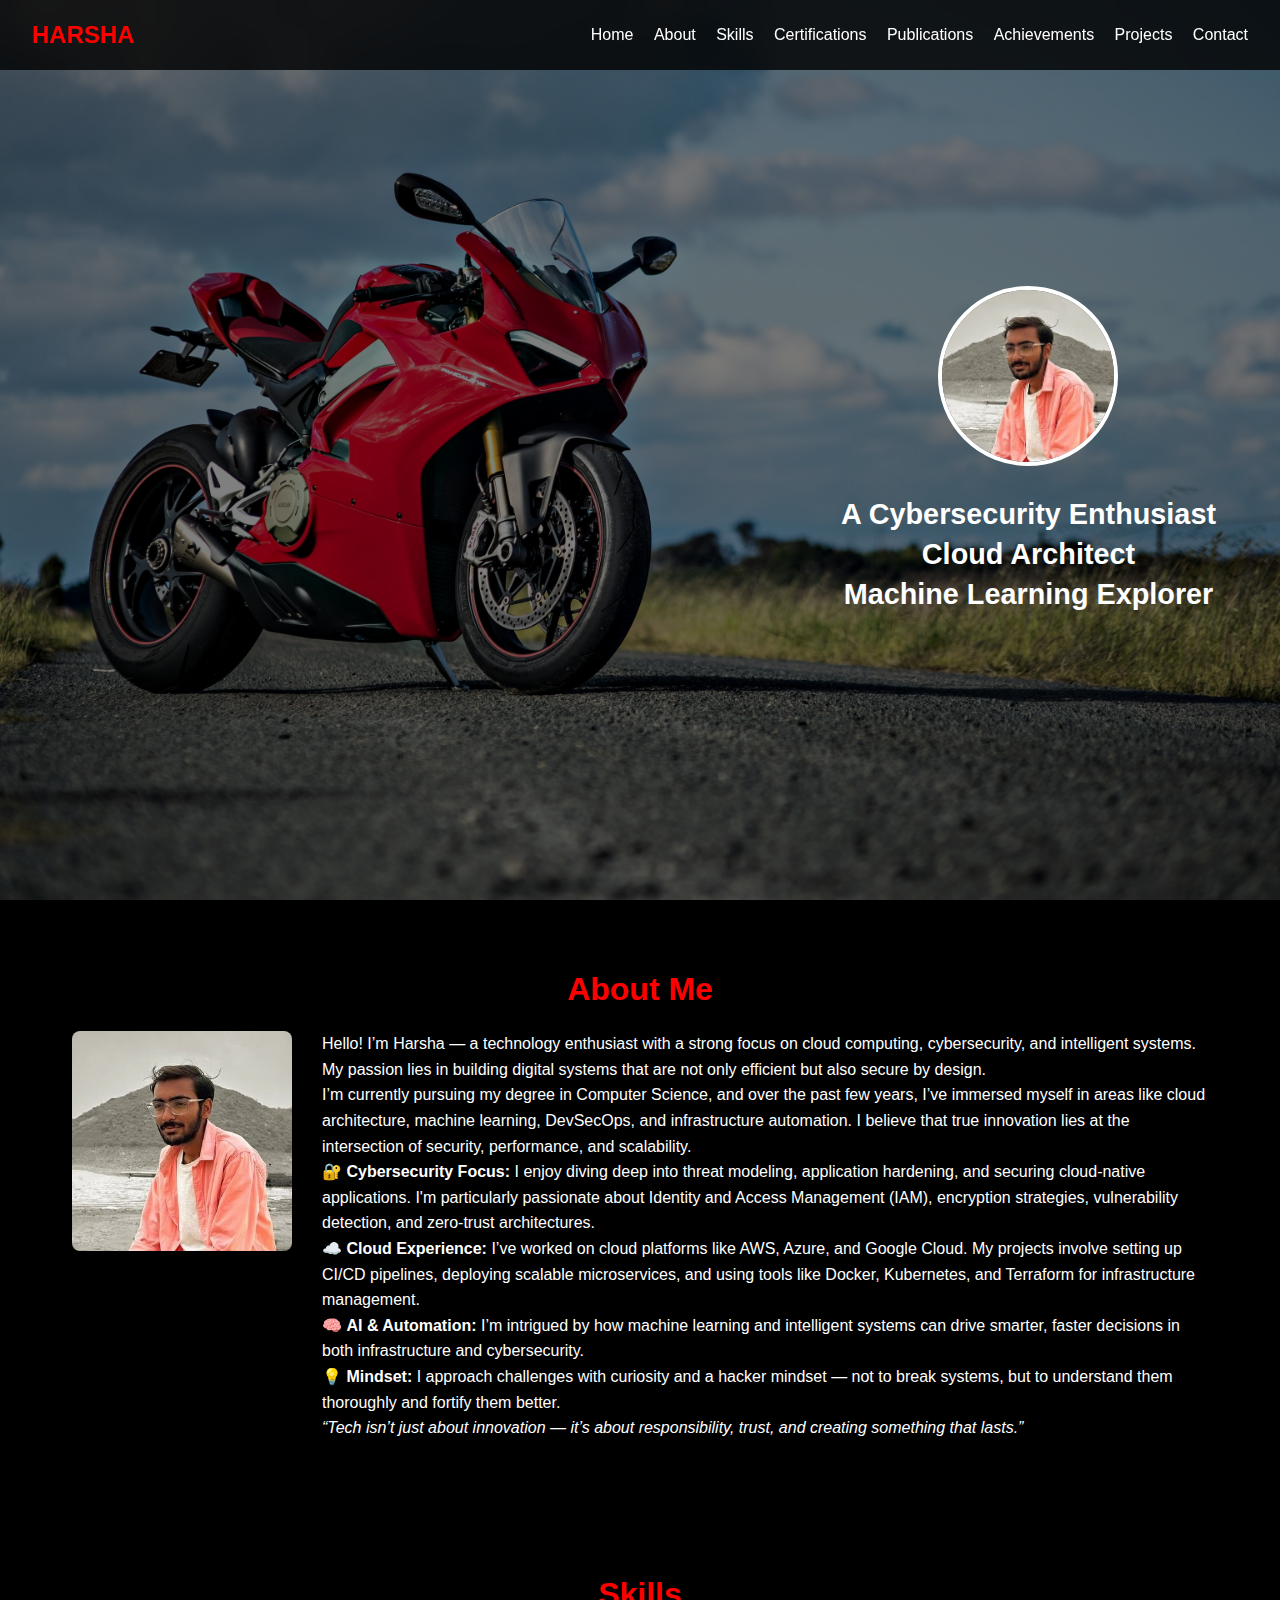
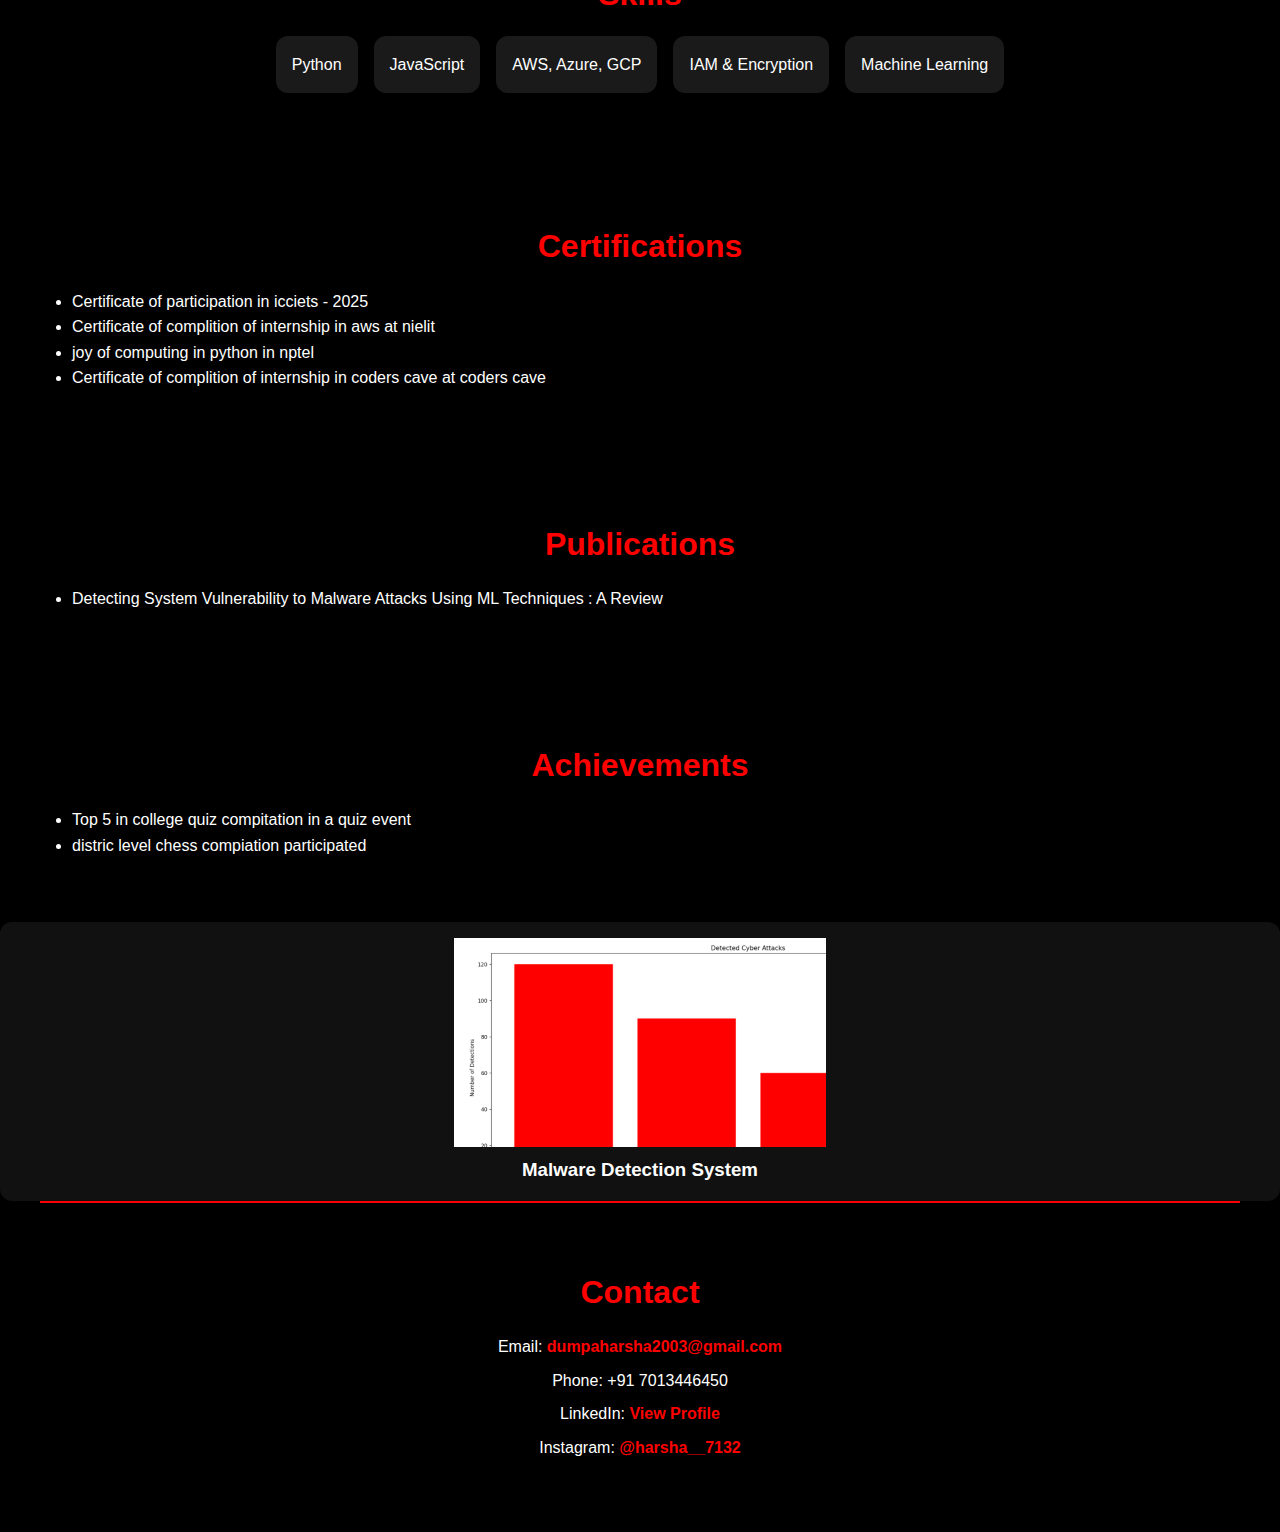
==== index.html @ e3e44100 "Add files via upload" ====
<!DOCTYPE html>
<html lang="en">
<head>
  <meta charset="UTF-8" />
  <meta name="viewport" content="width=device-width, initial-scale=1.0"/>
  <title>HarshaFlix</title>
  <link rel="stylesheet" href="style.css" />
</head>
<body>
  <!-- Navbar -->
  <header class="navbar">
    <div class="logo" onclick="scrollToTop()">HARSHA</div>
    <nav class="nav-links">
      <a href="#hero">Home</a>
      <a href="#about">About</a>
      <a href="#skills">Skills</a>
      <a href="#certifications">Certifications</a>
      <a href="#publications">Publications</a>
      <a href="#achievements">Achievements</a>
      <a href="#projects">Projects</a>
      <a href="#contact">Contact</a>
    </nav>
  </header>

  <!-- Hero Section -->
  <section id="hero" class="hero" style="background-image: url('images/background.jpg.jpg');">
    <div class="hero-overlay">
      <div class="hero-content hero-right">
        <div class="hero-image">
          <img src="images/harshapick.jpg" alt="Harsha" />
        </div>
        <div class="hero-heading">
          <h1>A Cybersecurity Enthusiast<br />Cloud Architect<br />Machine Learning Explorer</h1>
        </div>
      </div>
    </div>
  </section>

  <!-- Main Content Box (From About to Projects) -->
  <div class="main-content-box">
    <div class="content-box">

        <!-- About Me -->
<section id="about" class="section about-section">
  <h2>About Me</h2>
  <div class="about-container">
    <div class="profile-photo square">
      <img src="images/harshapick.jpg" alt="Harsha Profile" />
    </div>
    <div class="about-text">
      <p>Hello! I’m Harsha — a technology enthusiast with a strong focus on cloud computing, cybersecurity, and intelligent systems. My passion lies in building digital systems that are not only efficient but also secure by design.</p>
      <p>I’m currently pursuing my degree in Computer Science, and over the past few years, I’ve immersed myself in areas like cloud architecture, machine learning, DevSecOps, and infrastructure automation. I believe that true innovation lies at the intersection of security, performance, and scalability.</p>
      <p>🔐 <strong>Cybersecurity Focus:</strong> I enjoy diving deep into threat modeling, application hardening, and securing cloud-native applications. I'm particularly passionate about Identity and Access Management (IAM), encryption strategies, vulnerability detection, and zero-trust architectures.</p>
      <p>☁️ <strong>Cloud Experience:</strong> I’ve worked on cloud platforms like AWS, Azure, and Google Cloud. My projects involve setting up CI/CD pipelines, deploying scalable microservices, and using tools like Docker, Kubernetes, and Terraform for infrastructure management.</p>
      <p>🧠 <strong>AI & Automation:</strong> I’m intrigued by how machine learning and intelligent systems can drive smarter, faster decisions in both infrastructure and cybersecurity.</p>
      <p>💡 <strong>Mindset:</strong> I approach challenges with curiosity and a hacker mindset — not to break systems, but to understand them thoroughly and fortify them better.</p>
      <p><em>“Tech isn’t just about innovation — it’s about responsibility, trust, and creating something that lasts.”</em></p>
    </div>
  </div>
</section>

      <!-- Skills -->
      <section id="skills" class="section skills-section">
        <h2>Skills</h2>
        <div class="skill-boxes">
          <div class="box">Python</div>
          <div class="box">JavaScript</div>
          <div class="box">AWS, Azure, GCP</div>
          <div class="box">IAM & Encryption</div>
          <div class="box">Machine Learning</div>
        </div>
      </section>

      <!-- Certifications -->
      <section id="certifications" class="section">
        <h2>Certifications</h2>
        <ul>
          <li>Certificate of participation in icciets - 2025</li>
          <li>Certificate of complition of internship in aws at nielit</li>
          <li>joy of computing in python in nptel</li>
          <li>Certificate of complition of internship in  coders cave at coders cave</li>
        </ul>
      </section>

      <!-- Publications -->
      <section id="publications" class="section">
        <h2>Publications</h2>
        <ul>
          <li>Detecting System Vulnerability to Malware Attacks Using ML Techniques : A Review </li>
        </ul>
      </section>

      <!-- Achievements -->
      <section id="achievements" class="section">
        <h2>Achievements</h2>
        <ul>
          <li>Top 5 in college quiz compitation in a quiz event</li>
          <li>distric level chess compiation participated </li>
        </ul>
      </section>
<!-- Project Card -->
<div class="project-card" onclick="openModal('malware-modal')">
  <img src="images/malware_detection_thumb.png" alt="Malware Detection System">
  <h3>Malware Detection System</h3>
</div>

<!-- Project Modal -->
<div id="malware-modal" class="project-modal">
  <div class="modal-content">
    <span class="close" onclick="closeModal('malware-modal')">&times;</span>
    <img src="images/malware_detection_full.png" alt="Malware Detection Full View" style="width: 100%; border-radius: 12px; margin-bottom: 1rem;">
    <h2>Malware Detection System</h2>
    <ul>
      <li>Developed a machine learning system to detect vulnerabilities to cyber-attacks.</li>
      <li>Trained models using historical network logs and attack data.</li>
      <li>Classified potential threats in real-time using KNN and Random Forest.</li>
      <li>Implemented IP log monitoring with anomaly detection techniques.</li>
      <li>Deployed a dashboard showing attack alerts and system metrics.</li>
    </ul>
    <a href="https://github.com/yourprojectrepo" class="github-link" target="_blank">View on GitHub</a>
  </div>
</div>

  <!-- Contact Footer -->
  <footer id="contact" class="section">
    <h2>Contact</h2>
    <p>Email: <a href="mailto:dumpaharsha2003@gmail.com">dumpaharsha2003@gmail.com</a></p>
    <p>Phone: +91 7013446450</p>
    <p>LinkedIn: <a href="https://www.linkedin.com/in/harsha-vardhan-862082233" target="_blank">View Profile</a></p>
    <p>Instagram: <a href="https://www.instagram.com/harsha__7132" target="_blank">@harsha__7132</a></p>
  </footer>

  <script src="script.js"></script>
</body>
</html>
---- style.css ----
/* Reset and base styles */
* {
  margin: 0;
  padding: 0;
  box-sizing: border-box;
  scroll-behavior: smooth;
}

body {
  font-family: 'Segoe UI', Tahoma, Geneva, Verdana, sans-serif;
  background: #000;
  color: #fff;
  line-height: 1.6;
}

.section {
  padding: 4rem 2rem;
  max-width: 1200px;
  margin: auto;
}

h2 {
  color: red;
  margin-bottom: 1rem;
  font-size: 2rem;
  text-align: center;
}

/* Navbar */
.navbar {
  position: fixed;
  top: 0;
  width: 100%;
  background-color: rgba(0, 0, 0, 0.8);
  backdrop-filter: blur(10px);
  padding: 1rem 2rem;
  display: flex;
  justify-content: space-between;
  align-items: center;
  z-index: 1000;
}

.logo {
  font-size: 1.5rem;
  font-weight: bold;
  color: red;
  cursor: pointer;
}

.nav-links a {
  margin-left: 1rem;
  color: white;
  text-decoration: none;
  transition: color 0.3s ease;
}

.nav-links a:hover {
  color: red;
}

/* Hero Section */
.hero {
  position: relative;
  height: 100vh;
  background-size: cover;
  background-position: center;
  display: flex;
  align-items: center;
  justify-content: center;
}

.hero-overlay {
  background-color: rgba(0, 0, 0, 0.5); /* Tint effect */
  width: 100%;
  height: 100%;
  display: flex;
  align-items: center;
  justify-content: flex-end; /* Align content to the right */
  padding-right: 5%;
}

.hero-content.hero-right {
  display: flex;
  flex-direction: column;
  align-items: center;
  color: white;
  text-align: center;
}

.hero-image img {
  width: 180px;
  height: 180px;
  border-radius: 50%;
  border: 4px solid white;
  object-fit: cover;
  margin-bottom: 20px;
}

.hero-heading h1 {
  font-size: 1.8rem;
  line-height: 2.5rem;
}

/* About Section */
.about-container {
  display: flex;
  flex-wrap: wrap;
  align-items: flex-start;
  gap: 30px;
}

.profile-photo.square {
  width: 220px;
  height: 220px;
  overflow: hidden;
  border-radius: 8px;
  box-shadow: 0 4px 12px rgba(0, 0, 0, 0.2);
}

.profile-photo.square img {
  width: 100%;
  height: 100%;
  object-fit: cover;
}

.about-text {
  flex: 1;
  min-width: 300px;
}

.skill-boxes,
.tech-boxes {
  display: flex;
  flex-wrap: wrap;
  gap: 1rem;
  justify-content: center;
}

.box {
  background: rgba(255, 255, 255, 0.1);
  padding: 1rem;
  border-radius: 12px;
  box-shadow: 0 4px 8px rgba(0,0,0,0.3);
}

/* Projects Section */
.projects-grid {
  display: grid;
  grid-template-columns: repeat(auto-fit, minmax(250px, 1fr));
  gap: 1.5rem;
}

.project-card {
  background-color: #111;
  padding: 1rem;
  border-radius: 12px;
  transition: transform 0.3s ease, box-shadow 0.3s ease;
  cursor: pointer;
  text-align: center;
}

.project-card:hover {
  transform: scale(1.05);
  box-shadow: 0 0 15px red;
}

.project-img {
  width: 100%;
  height: 150px;
  object-fit: cover;
  border-radius: 10px;
  margin-bottom: 10px;
}

/* Project Modal */
.project-modal {
  display: none;
  position: fixed;
  z-index: 2000;
  left: 0;
  top: 0;
  width: 100%;
  height: 100%;
  backdrop-filter: blur(6px);
  background-color: rgba(0, 0, 0, 0.7);
  justify-content: center;
  align-items: center;
}

.modal-content {
  background-color: #121212;
  padding: 30px;
  border-radius: 20px;
  width: 90%;
  max-width: 600px;
  color: white;
  text-align: center;
  box-shadow: 0 0 25px rgba(255, 0, 0, 0.3);
}

.modal-content h2 {
  font-size: 28px;
  margin-bottom: 15px;
}

.modal-content ul {
  list-style: disc;
  padding-left: 20px;
  text-align: left;
}

.modal-content .close {
  position: absolute;
  top: 20px;
  right: 35px;
  font-size: 30px;
  color: #fff;
  cursor: pointer;
}

.github-link {
  margin-top: 20px;
  display: inline-block;
  background: #e50914;
  color: white;
  padding: 10px 20px;
  text-decoration: none;
  border-radius: 10px;
  transition: background 0.3s ease;
}

.github-link:hover {
  background: #ff2c2c;
}

/* Contact Section Fix */
footer#contact.section {
  text-align: center;
  padding: 4rem 2rem;
  background: #000;
  color: white;
  border-top: 2px solid red;
}

footer#contact p {
  margin-bottom: 0.5rem;
  font-size: 1rem;
}

footer#contact a {
  color: red;
  text-decoration: none;
  font-weight: bold;
}

footer#contact a:hover {
  text-decoration: underline;
}
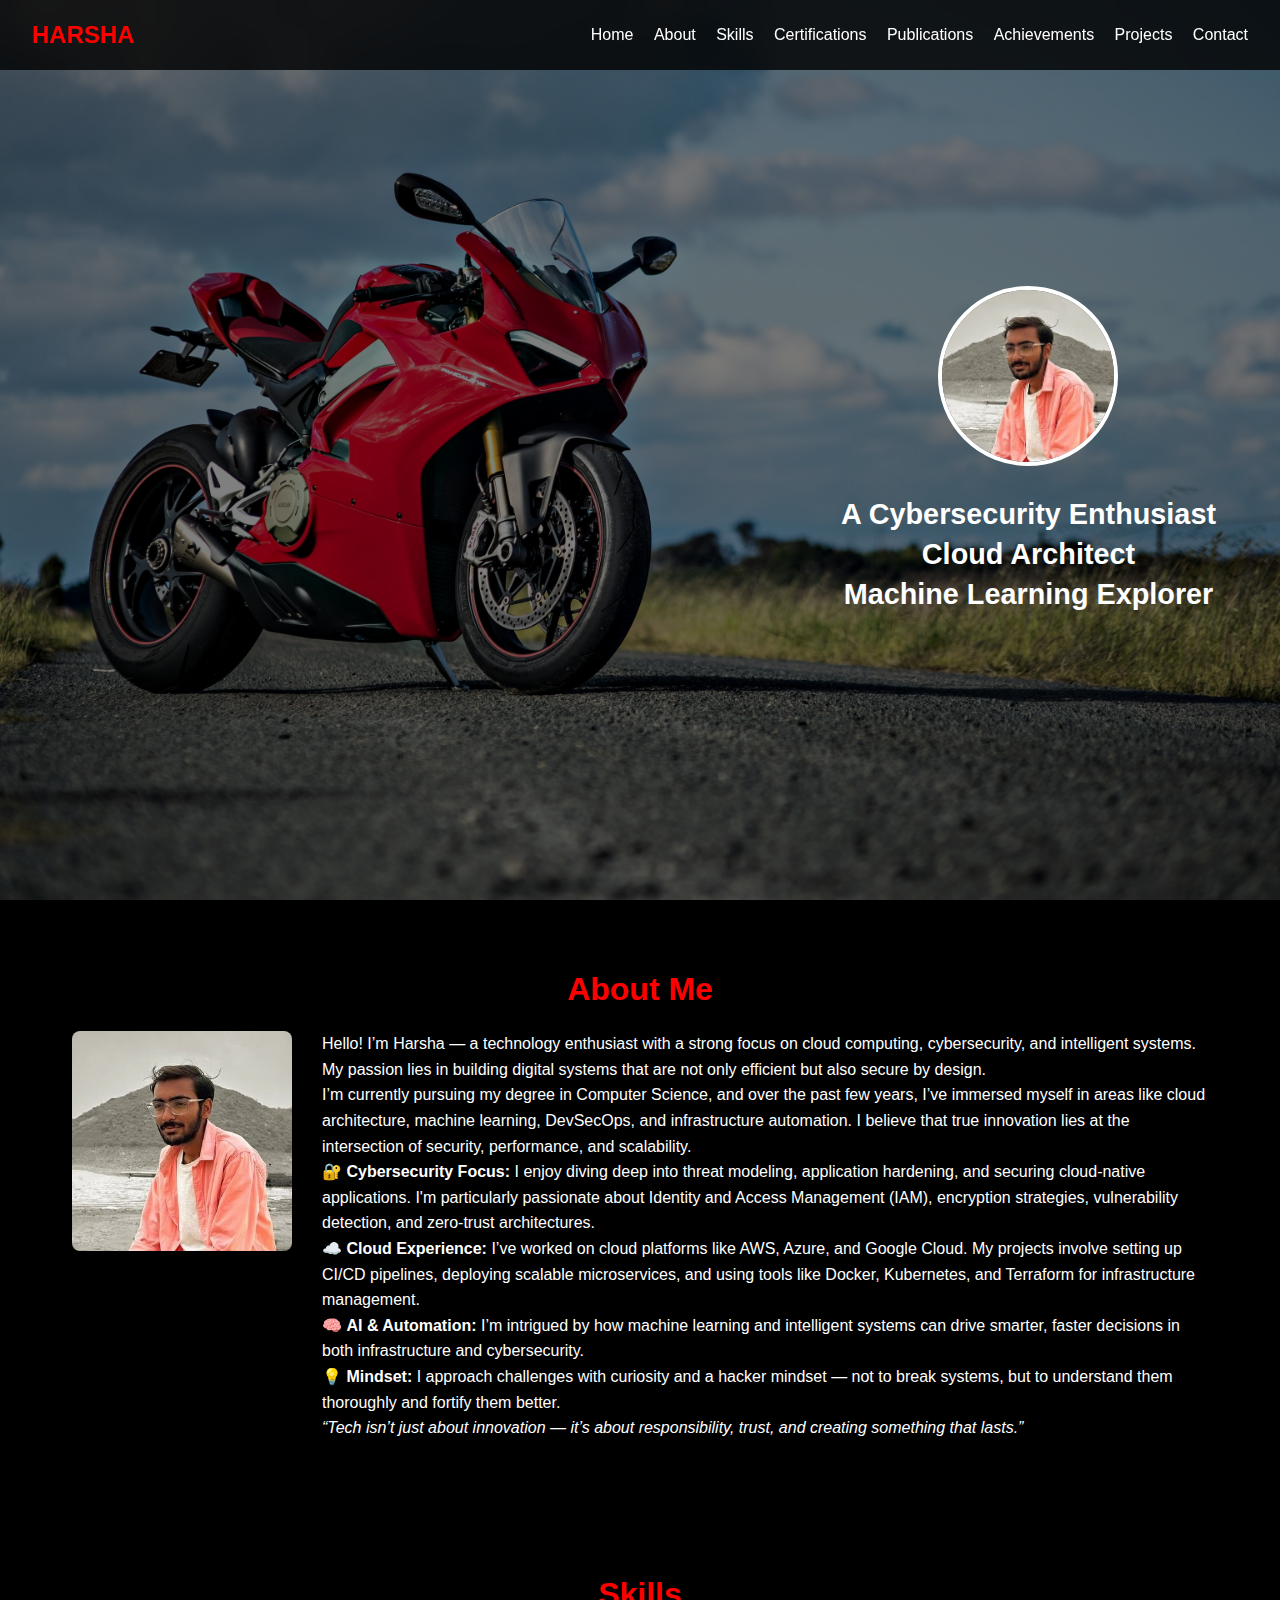
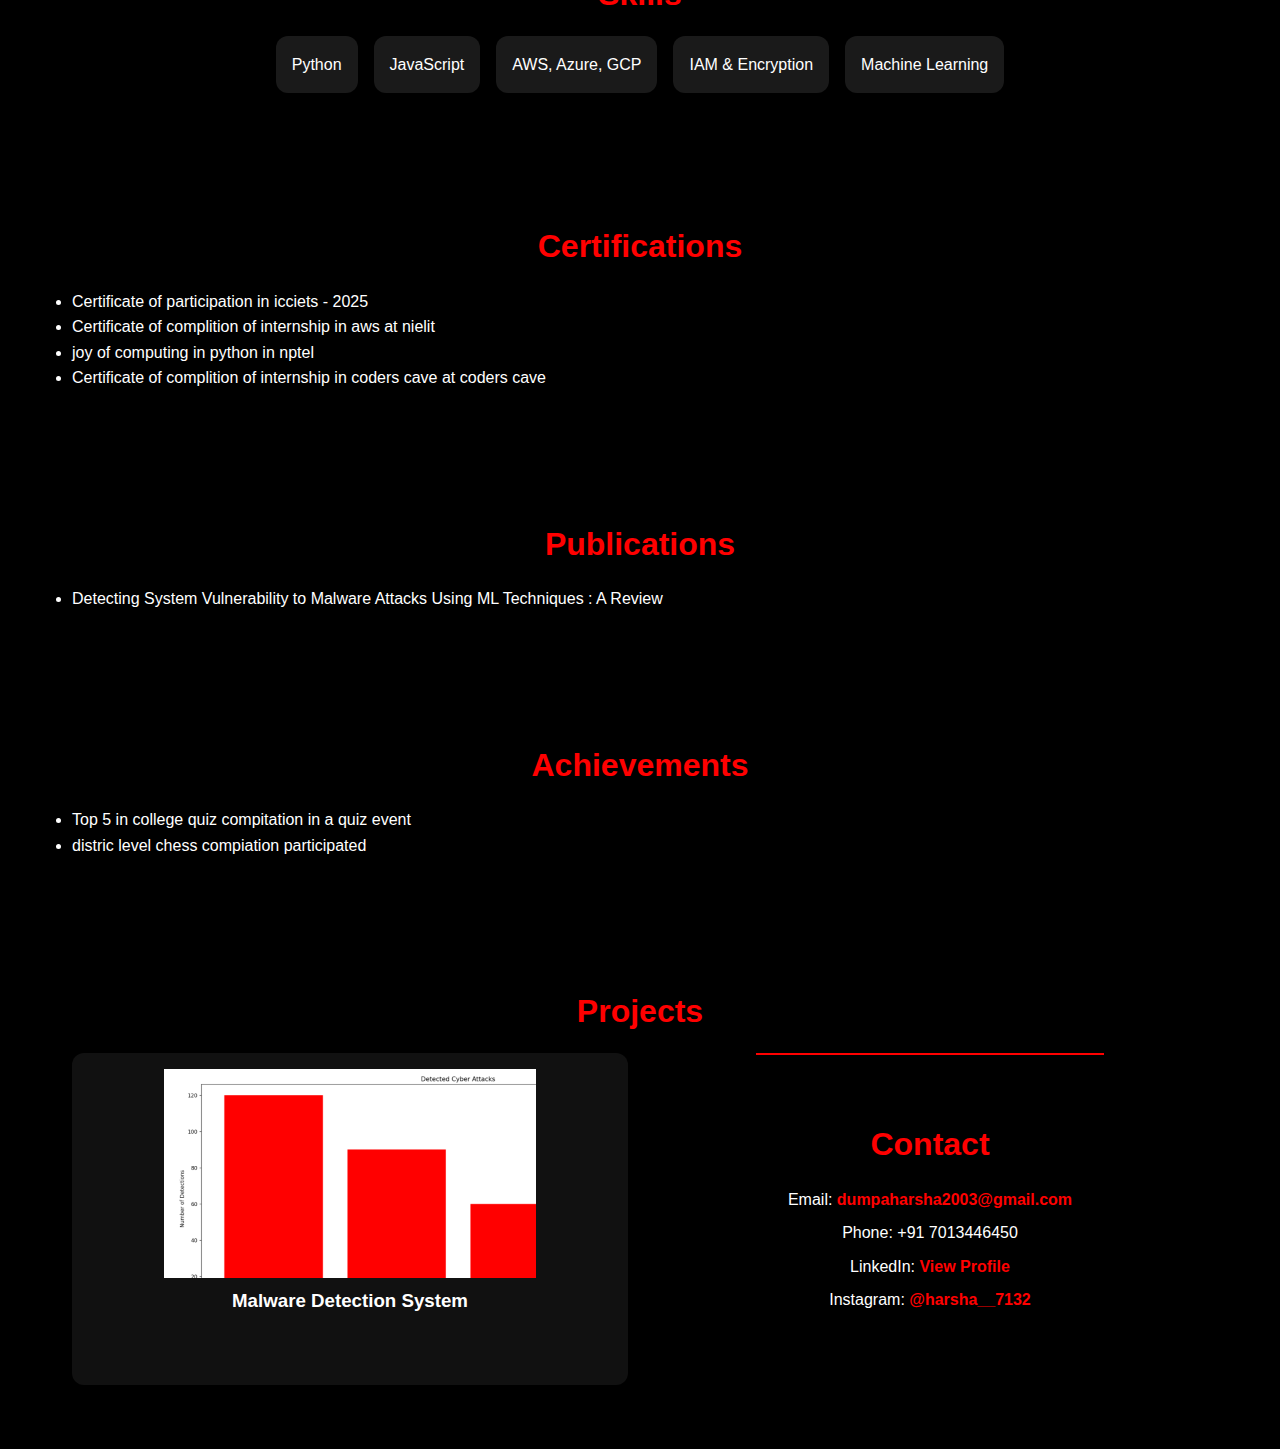
==== commit 8840b54e: "Update index.html" ====
--- a/index.html
+++ b/index.html
@@ -98,6 +98,10 @@
           <li>distric level chess compiation participated </li>
         </ul>
       </section>
+<!-- Projects Section -->
+<section id="projects" class="section">
+  <h2 class="section-title">Projects</h2>
+  <div class="projects-grid">
 <!-- Project Card -->
 <div class="project-card" onclick="openModal('malware-modal')">
   <img src="images/malware_detection_thumb.png" alt="Malware Detection System">
@@ -132,4 +136,4 @@
 
   <script src="script.js"></script>
 </body>
-</html>+</html>
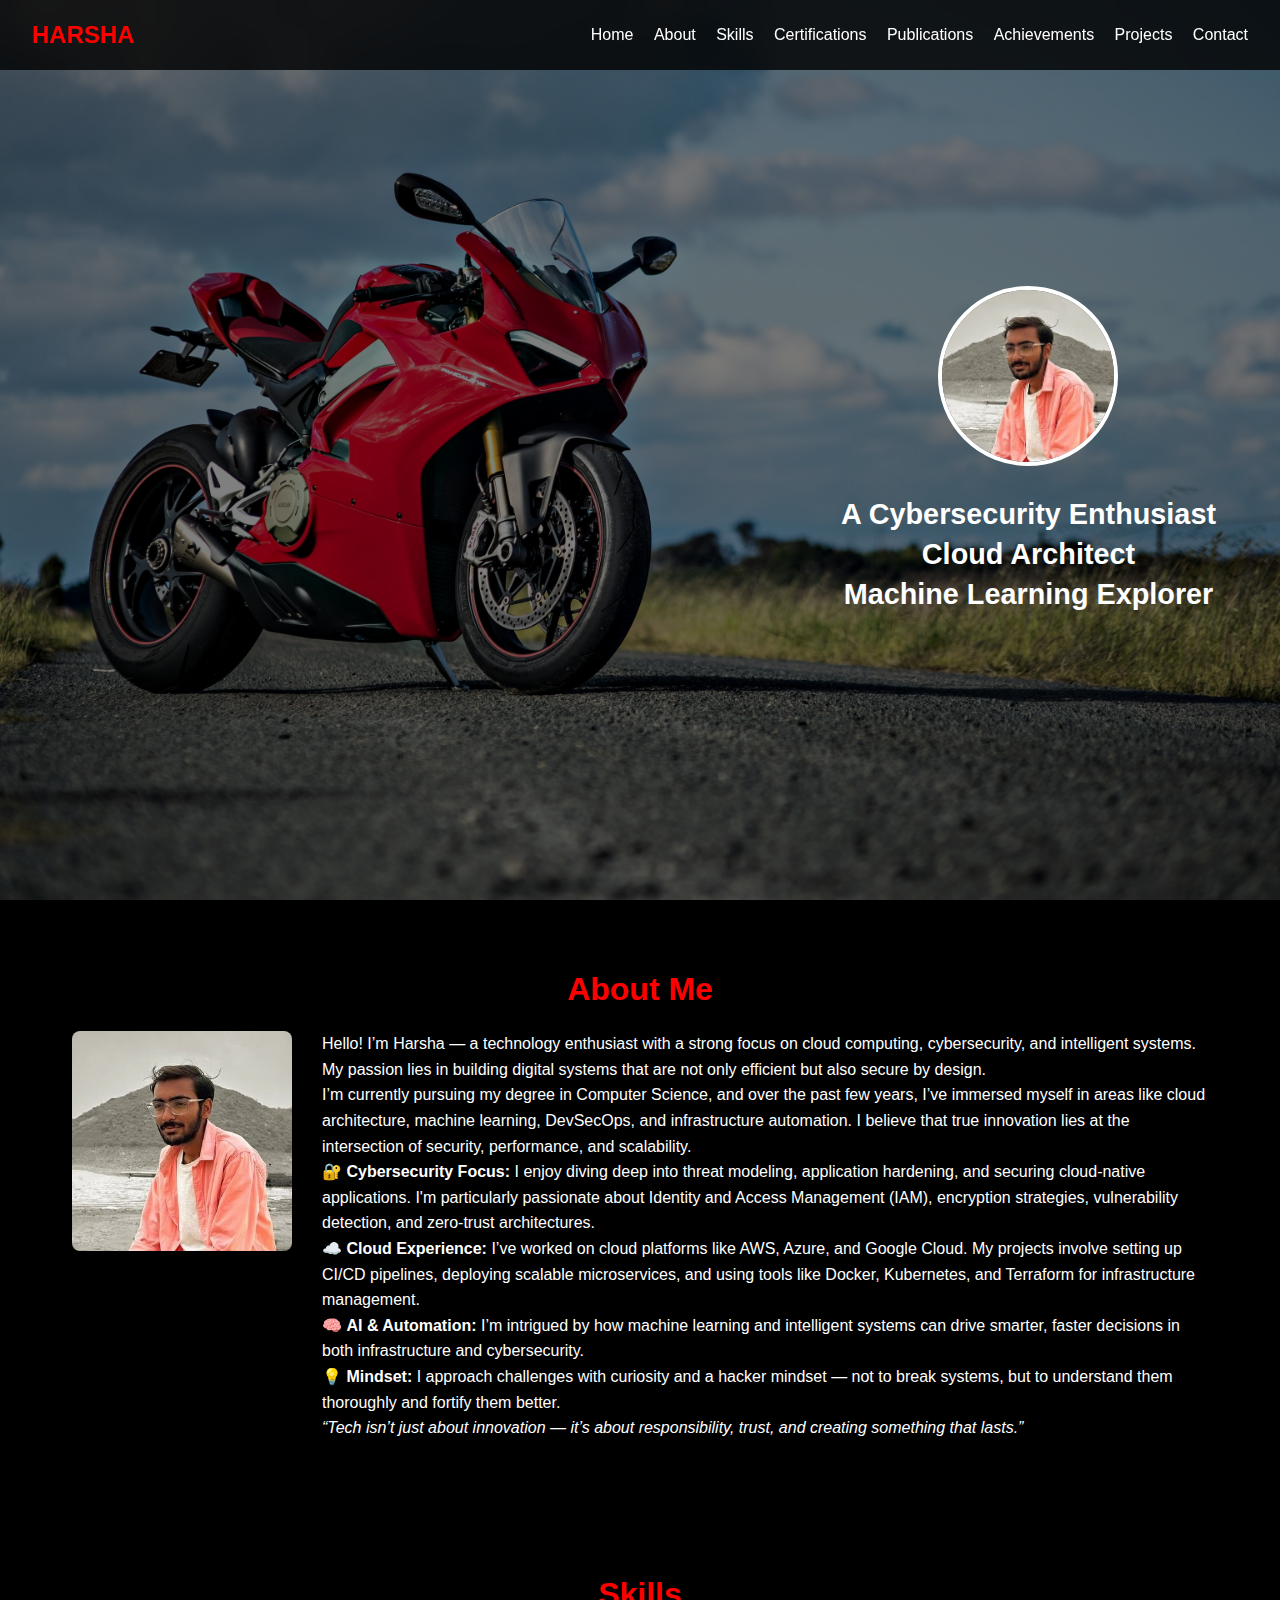
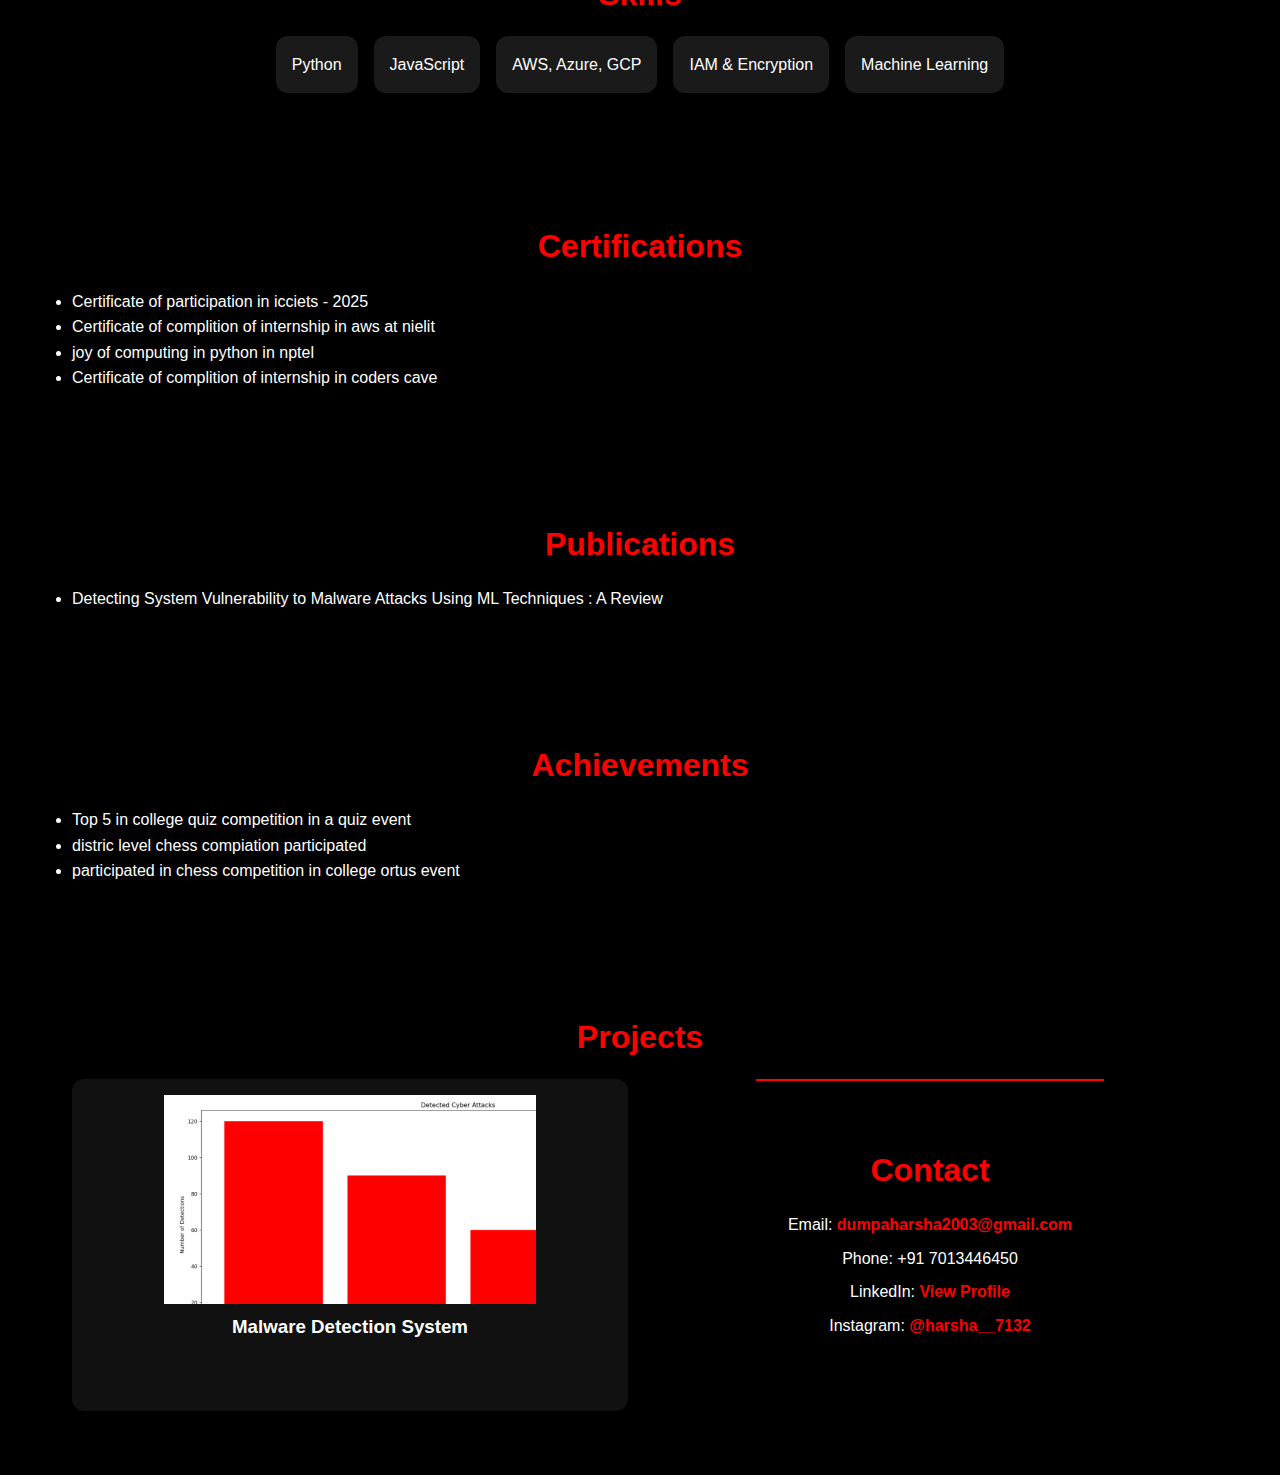
==== commit a36f5c68: "Update index.html" ====
--- a/index.html
+++ b/index.html
@@ -78,7 +78,7 @@
           <li>Certificate of participation in icciets - 2025</li>
           <li>Certificate of complition of internship in aws at nielit</li>
           <li>joy of computing in python in nptel</li>
-          <li>Certificate of complition of internship in  coders cave at coders cave</li>
+          <li>Certificate of complition of internship in  coders cave</li>
         </ul>
       </section>
 
@@ -94,14 +94,16 @@
       <section id="achievements" class="section">
         <h2>Achievements</h2>
         <ul>
-          <li>Top 5 in college quiz compitation in a quiz event</li>
+          <li>Top 5 in college quiz competition in a quiz event</li>
           <li>distric level chess compiation participated </li>
+          <li>participated in chess competition in college ortus event </li>
         </ul>
       </section>
 <!-- Projects Section -->
 <section id="projects" class="section">
   <h2 class="section-title">Projects</h2>
   <div class="projects-grid">
+    
 <!-- Project Card -->
 <div class="project-card" onclick="openModal('malware-modal')">
   <img src="images/malware_detection_thumb.png" alt="Malware Detection System">
